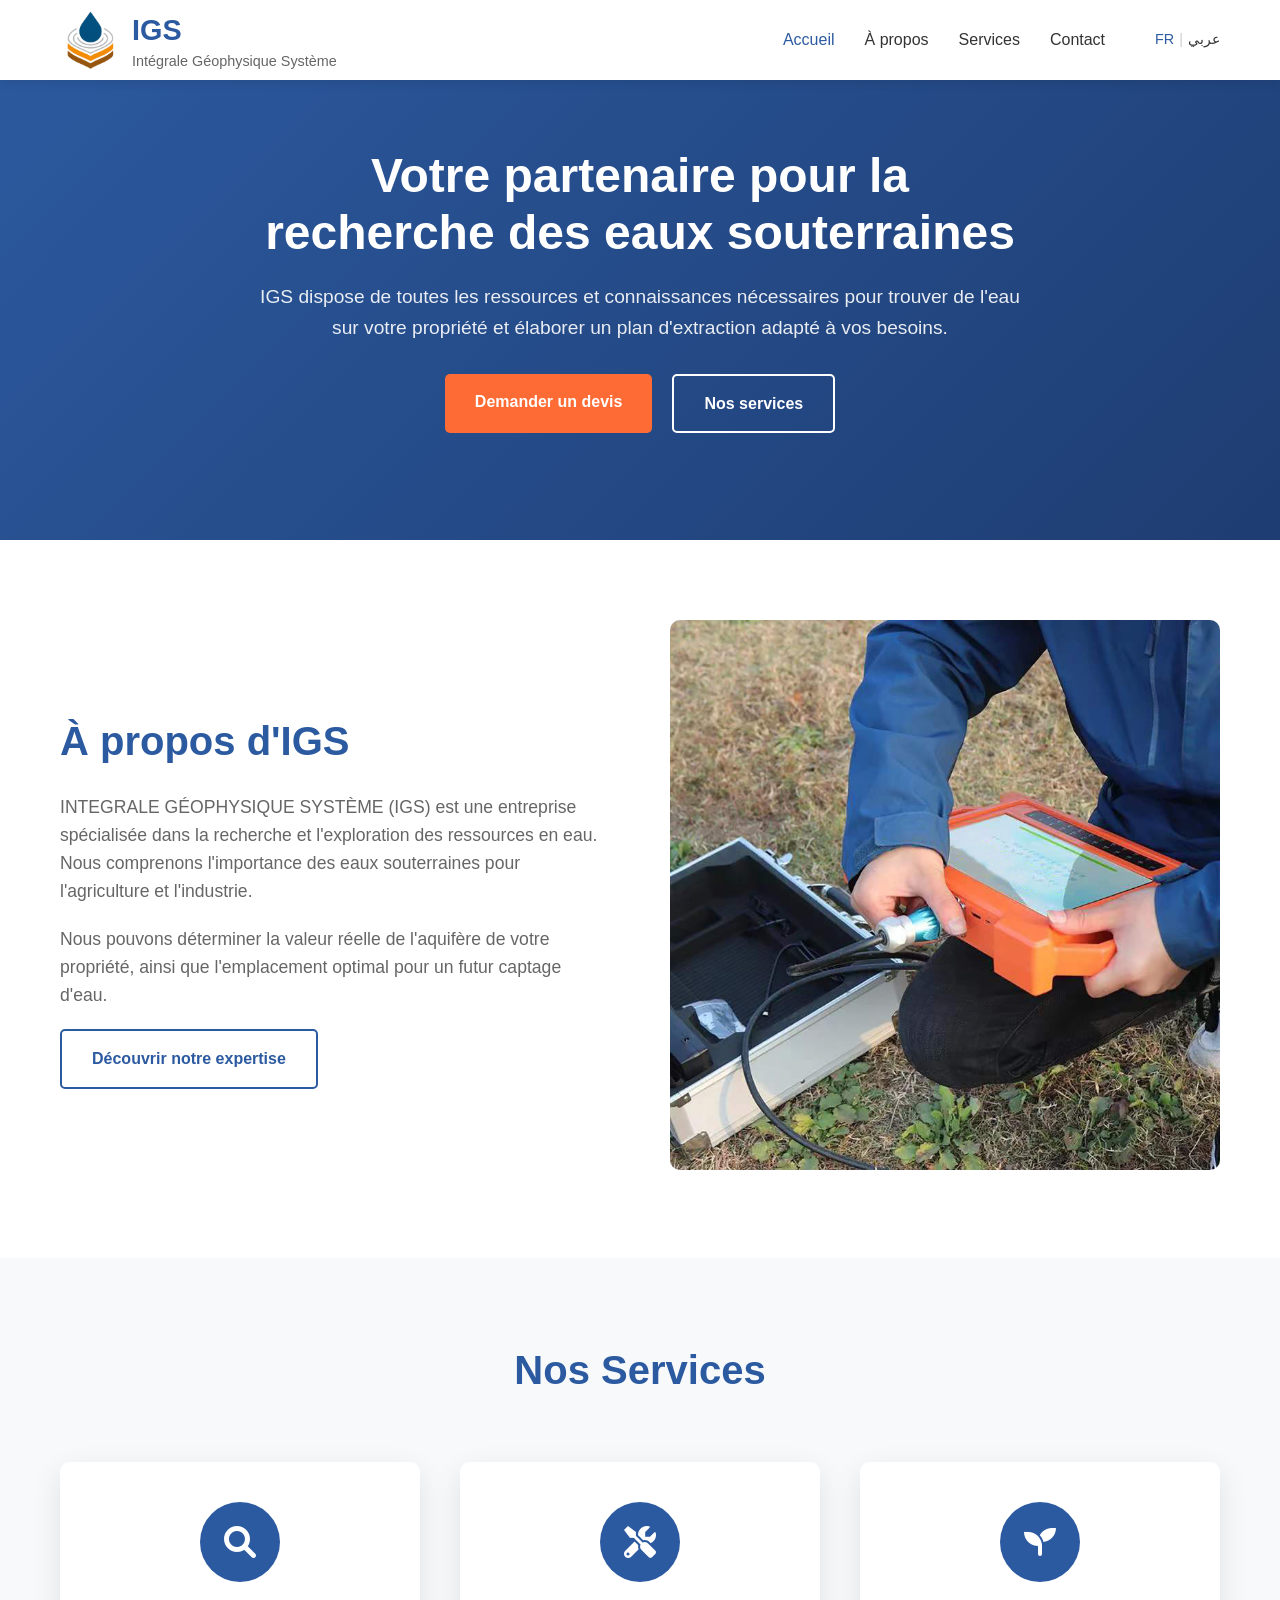
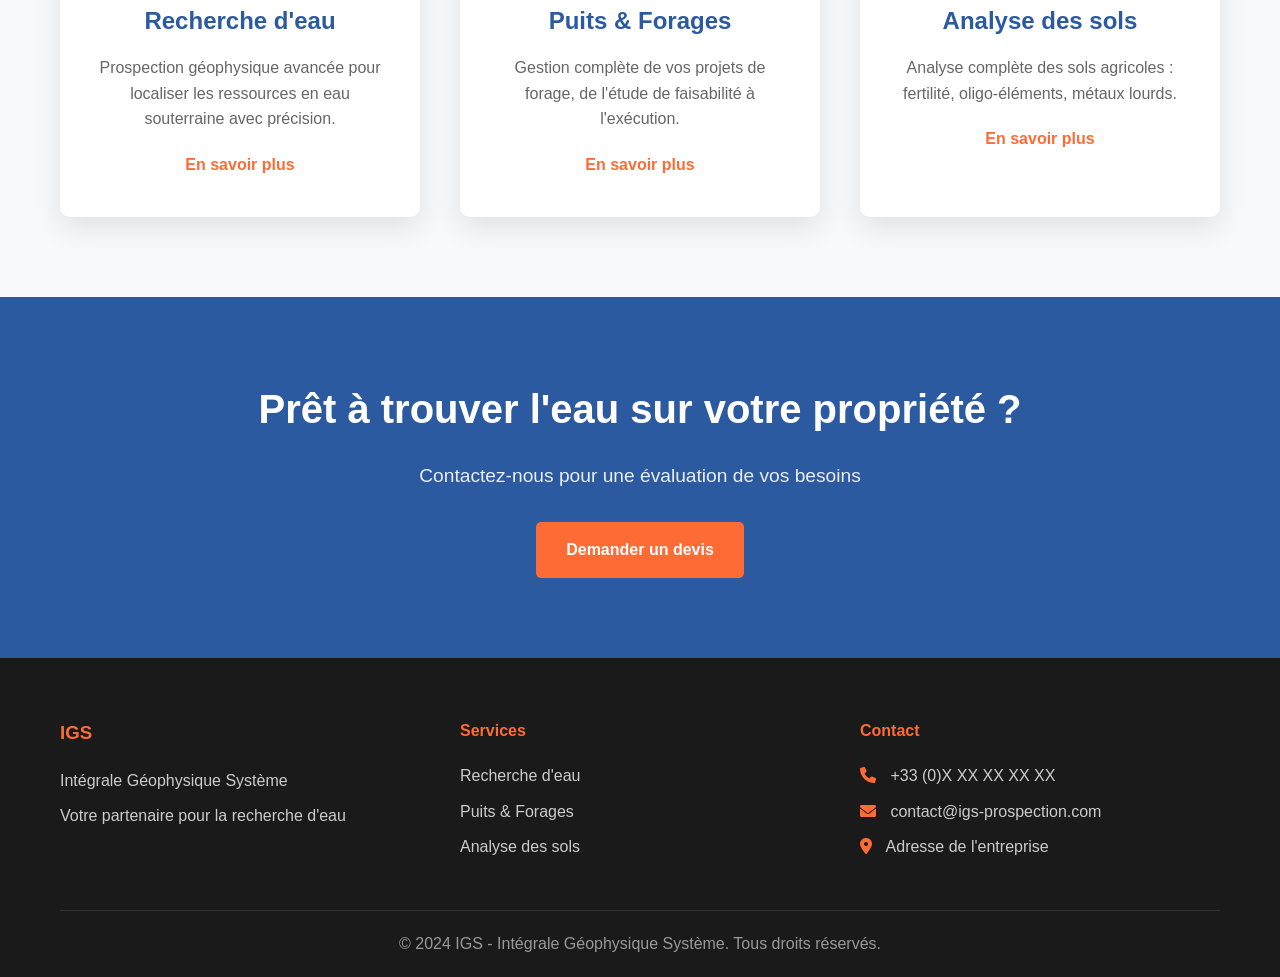
==== index.html @ d92b1c5f "Local version of site" ====
<!DOCTYPE html>
<html lang="fr">
<head>
    <meta charset="UTF-8">
    <meta name="viewport" content="width=device-width, initial-scale=1.0">
    <title>IGS - Intégrale Géophysique Système | Recherche d'eau et prospection géophysique</title>
    <meta name="description" content="IGS spécialisée dans la recherche et l'exploration des ressources en eau, gestion de puits et forages, analyse des sols agricoles.">
    <link rel="icon" type="image/png" href="images/icon-igs.png">
    <link rel="stylesheet" href="css/style.css">
    <link href="https://cdnjs.cloudflare.com/ajax/libs/font-awesome/6.0.0/css/all.min.css" rel="stylesheet">
</head>
<body>
    <!-- Navigation -->
    <nav class="navbar">
        <div class="nav-container">
            <div class="nav-logo">
                <img src="images/icon-igs.png" alt="Logo IGS" class="logo-img">
                <div class="logo-text">
                    <h2>IGS</h2>
                    <span>Intégrale Géophysique Système</span>
                </div>
            </div>
            <ul class="nav-menu">
                <li><a href="index.html" class="nav-link active">Accueil</a></li>
                <li><a href="about.html" class="nav-link">À propos</a></li>
                <li><a href="services.html" class="nav-link">Services</a></li>
                <li><a href="contact.html" class="nav-link">Contact</a></li>
                <li class="language-selector">
                    <a href="index.html" class="lang-link active">FR</a>
                    <span class="lang-separator">|</span>
                    <a href="ar/index.html" class="lang-link">عربي</a>
                </li>
            </ul>
            <div class="hamburger">
                <span class="bar"></span>
                <span class="bar"></span>
                <span class="bar"></span>
            </div>
        </div>
    </nav>

    <!-- Hero Section -->
    <section class="hero">
        <div class="hero-content">
            <h1>Votre partenaire pour la recherche des eaux souterraines</h1>
            <p>IGS dispose de toutes les ressources et connaissances nécessaires pour trouver de l'eau sur votre propriété et élaborer un plan d'extraction adapté à vos besoins.</p>
            <div class="hero-buttons">
                <a href="contact.html" class="btn btn-primary">Demander un devis</a>
                <a href="services.html" class="btn btn-secondary">Nos services</a>
            </div>
        </div>
    </section>

    <!-- About Section -->
    <section class="about">
        <div class="container">
            <div class="about-content">
                <div class="about-text">
                    <h2>À propos d'IGS</h2>
                    <p>INTEGRALE GÉOPHYSIQUE SYSTÈME (IGS) est une entreprise spécialisée dans la recherche et l'exploration des ressources en eau. Nous comprenons l'importance des eaux souterraines pour l'agriculture et l'industrie.</p>
                    <p>Nous pouvons déterminer la valeur réelle de l'aquifère de votre propriété, ainsi que l'emplacement optimal pour un futur captage d'eau.</p>
                    <a href="about.html" class="btn btn-outline">Découvrir notre expertise</a>
                </div>
                <div class="about-image">
                    <img src="images/about-team.jpg" alt="Équipe IGS en action">
                </div>
            </div>
        </div>
    </section>

    <!-- Services Section -->
    <section class="services">
        <div class="container">
            <h2>Nos Services</h2>
            <div class="services-grid">
                <div class="service-card">
                    <div class="service-icon">
                        <i class="fas fa-search"></i>
                    </div>
                    <h3>Recherche d'eau</h3>
                    <p>Prospection géophysique avancée pour localiser les ressources en eau souterraine avec précision.</p>
                    <a href="services.html#recherche-eau" class="service-link">En savoir plus</a>
                </div>
                <div class="service-card">
                    <div class="service-icon">
                        <i class="fas fa-tools"></i>
                    </div>
                    <h3>Puits & Forages</h3>
                    <p>Gestion complète de vos projets de forage, de l'étude de faisabilité à l'exécution.</p>
                    <a href="services.html#puits-forages" class="service-link">En savoir plus</a>
                </div>
                <div class="service-card">
                    <div class="service-icon">
                        <i class="fas fa-seedling"></i>
                    </div>
                    <h3>Analyse des sols</h3>
                    <p>Analyse complète des sols agricoles : fertilité, oligo-éléments, métaux lourds.</p>
                    <a href="services.html#analyse-sols" class="service-link">En savoir plus</a>
                </div>
            </div>
        </div>
    </section>

    <!-- Equipment Section
    <section class="equipment">
        <div class="container">
            <h2>Nos Équipements</h2>
            <p>Technologie de pointe pour des résultats précis</p>
            <div class="equipment-grid">
                <div class="equipment-item">
                    <img src="images/equipment-1.jpg" alt="Appareil de prospection géophysique">
                    <h3>Appareil de prospection</h3>
                    <p>Équipement de mesure des champs électriques naturels</p>
                </div>
                <div class="equipment-item">
                    <img src="images/equipment-2.jpg" alt="Électrodes et sondes">
                    <h3>Électrodes et sondes</h3>
                    <p>Matériel de mesure pour l'exploration souterraine</p>
                </div>
                <div class="equipment-item">
                    <img src="images/equipment-3.jpg" alt="Équipement de forage">
                    <h3>Équipement de forage</h3>
                    <p>Machines spécialisées pour le forage de puits</p>
                </div>
            </div>
        </div>
    </section> -->

    <!-- CTA Section -->
    <section class="cta">
        <div class="container">
            <h2>Prêt à trouver l'eau sur votre propriété ?</h2>
            <p>Contactez-nous pour une évaluation de vos besoins</p>
            <a href="contact.html" class="btn btn-primary">Demander un devis</a>
        </div>
    </section>

    <!-- Footer -->
    <footer class="footer">
        <div class="container">
            <div class="footer-content">
                <div class="footer-section">
                    <h3>IGS</h3>
                    <p>Intégrale Géophysique Système</p>
                    <p>Votre partenaire pour la recherche d'eau</p>
                </div>
                <div class="footer-section">
                    <h4>Services</h4>
                    <ul>
                        <li><a href="services.html#recherche-eau">Recherche d'eau</a></li>
                        <li><a href="services.html#puits-forages">Puits & Forages</a></li>
                        <li><a href="services.html#analyse-sols">Analyse des sols</a></li>
                    </ul>
                </div>
                <div class="footer-section">
                    <h4>Contact</h4>
                    <p><i class="fas fa-phone"></i> +33 (0)X XX XX XX XX</p>
                    <p><i class="fas fa-envelope"></i> contact@igs-prospection.com</p>
                    <p><i class="fas fa-map-marker-alt"></i> Adresse de l'entreprise</p>
                </div>
            </div>
            <div class="footer-bottom">
                <p>&copy; 2024 IGS - Intégrale Géophysique Système. Tous droits réservés.</p>
            </div>
        </div>
    </footer>

    <script src="js/main.js"></script>
</body>
</html>
---- css/style.css ----
/* Reset and Base Styles */
* {
    margin: 0;
    padding: 0;
    box-sizing: border-box;
}

body {
    font-family: 'Segoe UI', Tahoma, Geneva, Verdana, sans-serif;
    line-height: 1.6;
    color: #333;
    background-color: #fff;
}

/* RTL Support */
[dir="rtl"] {
    text-align: right;
}

[dir="rtl"] .nav-menu {
    flex-direction: row-reverse;
}

[dir="rtl"] .language-selector {
    margin-left: 0;
    margin-right: 20px;
}

[dir="rtl"] .about-content {
    direction: rtl;
}

[dir="rtl"] .service-content {
    direction: rtl;
}

[dir="rtl"] .contact-content {
    direction: rtl;
}

[dir="rtl"] .story-content {
    direction: rtl;
}

[dir="rtl"] .expertise-content {
    direction: rtl;
}

.container {
    max-width: 1200px;
    margin: 0 auto;
    padding: 0 20px;
}

/* Navigation */
.navbar {
    background: #fff;
    box-shadow: 0 2px 10px rgba(0,0,0,0.1);
    position: fixed;
    top: 0;
    width: 100%;
    z-index: 1000;
}

.nav-container {
    max-width: 1200px;
    margin: 0 auto;
    padding: 0 20px;
    display: flex;
    justify-content: space-between;
    align-items: center;
    height: 80px;
}

.nav-logo {
    display: flex;
    align-items: center;
    gap: 12px;
}

.logo-img {
    height: 60px;
    width: 60px;
    object-fit: contain;
}

.logo-text h2 {
    color: #2c5aa0;
    font-size: 1.8rem;
    margin-bottom: -5px;
}

.logo-text span {
    color: #666;
    font-size: 0.9rem;
}

.nav-menu {
    display: flex;
    list-style: none;
    gap: 30px;
}

.nav-link {
    text-decoration: none;
    color: #333;
    font-weight: 500;
    transition: color 0.3s ease;
}

.nav-link:hover,
.nav-link.active {
    color: #2c5aa0;
}

.language-selector {
    display: flex;
    align-items: center;
    gap: 5px;
    margin-left: 20px;
}

.lang-link {
    text-decoration: none;
    color: #333;
    font-weight: 500;
    font-size: 0.9rem;
    transition: color 0.3s ease;
}

.lang-link:hover,
.lang-link.active {
    color: #2c5aa0;
}

.lang-separator {
    color: #ccc;
    font-size: 0.9rem;
}

.hamburger {
    display: none;
    flex-direction: column;
    cursor: pointer;
}

.bar {
    width: 25px;
    height: 3px;
    background: #333;
    margin: 3px 0;
    transition: 0.3s;
}

/* Hero Section */
.hero {
    background: linear-gradient(135deg, #2c5aa0 0%, #1e3d72 100%);
    color: white;
    padding: 100px 0 60px;
    display: flex;
    align-items: center;
    min-height: 60vh;
}

.hero-content {
    max-width: 800px;
    margin: 0 auto;
    padding: 0 20px;
    text-align: center;
}

.hero h1 {
    font-size: 3rem;
    margin-bottom: 20px;
    line-height: 1.2;
    font-weight: bold;
}

.hero p {
    font-size: 1.2rem;
    margin-bottom: 30px;
    opacity: 0.9;
}

.hero-buttons {
    display: flex;
    gap: 20px;
    justify-content: center;
    flex-wrap: wrap;
}

.btn {
    padding: 15px 30px;
    border: none;
    border-radius: 5px;
    text-decoration: none;
    font-weight: 600;
    transition: all 0.3s ease;
    display: inline-block;
    text-align: center;
}

.btn-primary {
    background: #ff6b35;
    color: white;
}

.btn-primary:hover {
    background: #e55a2b;
    transform: translateY(-2px);
}

.btn-secondary {
    background: transparent;
    color: white;
    border: 2px solid white;
}

.btn-secondary:hover {
    background: white;
    color: #2c5aa0;
}

.btn-outline {
    background: transparent;
    color: #2c5aa0;
    border: 2px solid #2c5aa0;
}

.btn-outline:hover {
    background: #2c5aa0;
    color: white;
}


/* Services Section */
.services {
    padding: 80px 0;
    background: #f8f9fa;
}

.services h2 {
    text-align: center;
    font-size: 2.5rem;
    margin-bottom: 60px;
    color: #2c5aa0;
}

.services-grid {
    display: grid;
    grid-template-columns: repeat(auto-fit, minmax(300px, 1fr));
    gap: 40px;
}

.service-card {
    background: white;
    padding: 40px 30px;
    border-radius: 10px;
    text-align: center;
    box-shadow: 0 10px 30px rgba(0,0,0,0.1);
    transition: transform 0.3s ease;
}

.service-card:hover {
    transform: translateY(-10px);
}

.service-icon {
    width: 80px;
    height: 80px;
    background: #2c5aa0;
    border-radius: 50%;
    display: flex;
    align-items: center;
    justify-content: center;
    margin: 0 auto 20px;
}

.service-icon i {
    font-size: 2rem;
    color: white;
}

.service-card h3 {
    font-size: 1.5rem;
    margin-bottom: 15px;
    color: #2c5aa0;
}

.service-card p {
    margin-bottom: 20px;
    color: #666;
}

.service-link {
    color: #ff6b35;
    text-decoration: none;
    font-weight: 600;
}

.service-link:hover {
    text-decoration: underline;
}

/* About Section */
.about {
    padding: 80px 0;
}

.about-content {
    display: grid;
    grid-template-columns: 1fr 1fr;
    gap: 60px;
    align-items: center;
}

.about h2 {
    font-size: 2.5rem;
    margin-bottom: 20px;
    color: #2c5aa0;
}

.about p {
    font-size: 1.1rem;
    margin-bottom: 20px;
    color: #666;
}

.about-image img {
    width: 100%;
    border-radius: 10px;
}

/* Equipment Section */
.equipment {
    padding: 80px 0;
    background: #f8f9fa;
}

.equipment h2 {
    text-align: center;
    font-size: 2.5rem;
    margin-bottom: 20px;
    color: #2c5aa0;
}

.equipment p {
    text-align: center;
    font-size: 1.2rem;
    margin-bottom: 60px;
    color: #666;
}

.equipment-grid {
    display: grid;
    grid-template-columns: repeat(auto-fit, minmax(300px, 1fr));
    gap: 40px;
}

.equipment-item {
    background: white;
    border-radius: 10px;
    overflow: hidden;
    box-shadow: 0 10px 30px rgba(0,0,0,0.1);
    transition: transform 0.3s ease;
}

.equipment-item:hover {
    transform: translateY(-5px);
}

.equipment-item img {
    width: 100%;
    height: 250px;
    object-fit: cover;
}

.equipment-item h3 {
    padding: 20px;
    font-size: 1.3rem;
    color: #2c5aa0;
}

.equipment-item p {
    padding: 0 20px 20px;
    color: #666;
}

/* CTA Section */
.cta {
    background: #2c5aa0;
    color: white;
    padding: 80px 0;
    text-align: center;
}

.cta h2 {
    font-size: 2.5rem;
    margin-bottom: 20px;
}

.cta p {
    font-size: 1.2rem;
    margin-bottom: 30px;
    opacity: 0.9;
}

/* Footer */
.footer {
    background: #1a1a1a;
    color: white;
    padding: 60px 0 20px;
}

.footer-content {
    display: grid;
    grid-template-columns: repeat(auto-fit, minmax(250px, 1fr));
    gap: 40px;
    margin-bottom: 40px;
}

.footer-section h3,
.footer-section h4 {
    margin-bottom: 20px;
    color: #ff6b35;
}

.footer-section ul {
    list-style: none;
}

.footer-section ul li {
    margin-bottom: 10px;
}

.footer-section ul li a {
    color: #ccc;
    text-decoration: none;
    transition: color 0.3s ease;
}

.footer-section ul li a:hover {
    color: #ff6b35;
}

.footer-section p {
    color: #ccc;
    margin-bottom: 10px;
}

.footer-section i {
    margin-right: 10px;
    color: #ff6b35;
}

.footer-bottom {
    border-top: 1px solid #333;
    padding-top: 20px;
    text-align: center;
    color: #999;
}

/* Page Header */
.page-header {
    background: linear-gradient(135deg, #2c5aa0 0%, #1e3d72 100%);
    color: white;
    padding: 120px 0 80px;
    text-align: center;
}

.page-header h1 {
    font-size: 3rem;
    margin-bottom: 20px;
}

.page-header p {
    font-size: 1.2rem;
    opacity: 0.9;
}

/* Service Detail Sections */
.service-detail {
    padding: 80px 0;
}

.service-detail.alt {
    background: #f8f9fa;
}

.service-content {
    display: grid;
    grid-template-columns: 1fr 1fr;
    gap: 60px;
    align-items: center;
}

.service-detail h2 {
    font-size: 2.5rem;
    margin-bottom: 20px;
    color: #2c5aa0;
}

.service-detail h3 {
    font-size: 1.5rem;
    margin: 30px 0 15px;
    color: #2c5aa0;
}

.service-detail ul {
    list-style: none;
    padding-left: 0;
}

.service-detail ul li {
    padding: 8px 0;
    padding-left: 25px;
    position: relative;
    color: #666;
}

.service-detail ul li:before {
    content: "✓";
    position: absolute;
    left: 0;
    color: #ff6b35;
    font-weight: bold;
}

.service-image img {
    width: 100%;
    border-radius: 10px;
    box-shadow: 0 10px 30px rgba(0,0,0,0.1);
}

/* Contact Section */
.contact-section {
    padding: 80px 0;
}

.contact-content {
    display: grid;
    grid-template-columns: 1fr 1fr;
    gap: 60px;
}

.contact-info h2 {
    font-size: 2.5rem;
    margin-bottom: 40px;
    color: #2c5aa0;
}

.contact-item {
    display: flex;
    align-items: flex-start;
    margin-bottom: 30px;
}

.contact-item i {
    font-size: 1.5rem;
    color: #ff6b35;
    margin-right: 20px;
    margin-top: 5px;
}

.contact-item h3 {
    font-size: 1.2rem;
    margin-bottom: 5px;
    color: #2c5aa0;
}

.contact-item p {
    color: #666;
    margin: 0;
}

.contact-form-container h2 {
    font-size: 2.5rem;
    margin-bottom: 30px;
    color: #2c5aa0;
}

.contact-form {
    background: #f8f9fa;
    padding: 40px;
    border-radius: 10px;
}

.form-group {
    margin-bottom: 25px;
}

.form-group label {
    display: block;
    margin-bottom: 8px;
    font-weight: 600;
    color: #333;
}

.form-group input,
.form-group select,
.form-group textarea {
    width: 100%;
    padding: 12px 15px;
    border: 2px solid #ddd;
    border-radius: 5px;
    font-size: 1rem;
    transition: border-color 0.3s ease;
}

.form-group input:focus,
.form-group select:focus,
.form-group textarea:focus {
    outline: none;
    border-color: #2c5aa0;
}

/* Map Section */
.map-section {
    padding: 80px 0;
    background: #f8f9fa;
    text-align: center;
}

.map-section h2 {
    font-size: 2.5rem;
    margin-bottom: 20px;
    color: #2c5aa0;
}

.map-placeholder {
    background: #ddd;
    height: 400px;
    display: flex;
    flex-direction: column;
    align-items: center;
    justify-content: center;
    border-radius: 10px;
    margin-top: 40px;
}

.map-placeholder i {
    font-size: 4rem;
    color: #999;
    margin-bottom: 20px;
}

.map-placeholder p {
    color: #666;
    font-size: 1.2rem;
}

/* FAQ Section */
.faq-section {
    padding: 80px 0;
}

.faq-section h2 {
    text-align: center;
    font-size: 2.5rem;
    margin-bottom: 60px;
    color: #2c5aa0;
}

.faq-grid {
    display: grid;
    grid-template-columns: repeat(auto-fit, minmax(300px, 1fr));
    gap: 30px;
}

.faq-item {
    background: white;
    padding: 30px;
    border-radius: 10px;
    box-shadow: 0 5px 15px rgba(0,0,0,0.1);
}

.faq-item h3 {
    font-size: 1.3rem;
    margin-bottom: 15px;
    color: #2c5aa0;
}

.faq-item p {
    color: #666;
    line-height: 1.6;
}

/* Company Story */
.company-story {
    padding: 80px 0;
}

.story-content {
    display: grid;
    grid-template-columns: 1fr 1fr;
    gap: 60px;
    align-items: center;
}

.story-text h2 {
    font-size: 2.5rem;
    margin-bottom: 20px;
    color: #2c5aa0;
}

.story-text p {
    font-size: 1.1rem;
    margin-bottom: 20px;
    color: #666;
    line-height: 1.8;
}

.story-image img {
    width: 70%;
    max-width: 350px;
    display: block;
    margin: 0 auto;
}

/* Mission & Values */
.mission-values {
    padding: 80px 0;
    background: #f8f9fa;
}

.values-grid {
    display: grid;
    grid-template-columns: repeat(auto-fit, minmax(300px, 1fr));
    gap: 40px;
}

.value-card {
    background: white;
    padding: 40px 30px;
    border-radius: 10px;
    text-align: center;
    box-shadow: 0 10px 30px rgba(0,0,0,0.1);
    transition: transform 0.3s ease;
}

.value-card:hover {
    transform: translateY(-10px);
}

.value-icon {
    width: 80px;
    height: 80px;
    background: #2c5aa0;
    border-radius: 50%;
    display: flex;
    align-items: center;
    justify-content: center;
    margin: 0 auto 20px;
}

.value-icon i {
    font-size: 2rem;
    color: white;
}

.value-card h3 {
    font-size: 1.5rem;
    margin-bottom: 15px;
    color: #2c5aa0;
}

.value-card p {
    color: #666;
    line-height: 1.6;
}

/* Expertise */
.expertise {
    padding: 80px 0;
}

.expertise h2 {
    text-align: center;
    font-size: 2.5rem;
    margin-bottom: 60px;
    color: #2c5aa0;
}

.expertise-content {
    display: grid;
    grid-template-columns: 1fr 1fr;
    gap: 60px;
    align-items: center;
}

.expertise h3 {
    font-size: 1.8rem;
    margin: 30px 0 15px;
    color: #2c5aa0;
}

.expertise ul {
    list-style: none;
    padding-left: 0;
}

.expertise ul li {
    padding: 8px 0;
    padding-left: 25px;
    position: relative;
    color: #666;
}

.expertise ul li:before {
    content: "✓";
    position: absolute;
    left: 0;
    color: #ff6b35;
    font-weight: bold;
}

.expertise-image img {
    width: 100%;
    border-radius: 10px;
    box-shadow: 0 10px 30px rgba(0,0,0,0.1);
}

/* Team */
.team {
    padding: 80px 0;
    background: #f8f9fa;
}

.team h2 {
    text-align: center;
    font-size: 2.5rem;
    margin-bottom: 20px;
    color: #2c5aa0;
}

.team p {
    text-align: center;
    font-size: 1.2rem;
    margin-bottom: 60px;
    color: #666;
}

.team-grid {
    display: grid;
    grid-template-columns: repeat(auto-fit, minmax(250px, 1fr));
    gap: 40px;
}

.team-member {
    background: white;
    padding: 30px;
    border-radius: 10px;
    text-align: center;
    box-shadow: 0 10px 30px rgba(0,0,0,0.1);
    transition: transform 0.3s ease;
}

.team-member:hover {
    transform: translateY(-5px);
}

.team-member img {
    width: 150px;
    height: 150px;
    border-radius: 50%;
    object-fit: cover;
    margin-bottom: 20px;
}

.team-member h3 {
    font-size: 1.3rem;
    margin-bottom: 5px;
    color: #2c5aa0;
}

.team-member .role {
    font-weight: 600;
    color: #ff6b35;
    margin-bottom: 15px;
}

.team-member p {
    color: #666;
    font-size: 0.9rem;
}

/* Certifications */
.certifications {
    padding: 80px 0;
}

.certifications h2 {
    text-align: center;
    font-size: 2.5rem;
    margin-bottom: 60px;
    color: #2c5aa0;
}

.cert-grid {
    display: grid;
    grid-template-columns: repeat(auto-fit, minmax(250px, 1fr));
    gap: 40px;
}

.cert-item {
    background: white;
    padding: 40px 30px;
    border-radius: 10px;
    text-align: center;
    box-shadow: 0 10px 30px rgba(0,0,0,0.1);
    transition: transform 0.3s ease;
}

.cert-item:hover {
    transform: translateY(-5px);
}

.cert-item i {
    font-size: 3rem;
    color: #ff6b35;
    margin-bottom: 20px;
}

.cert-item h3 {
    font-size: 1.3rem;
    margin-bottom: 10px;
    color: #2c5aa0;
}

.cert-item p {
    color: #666;
}

/* Equipment Overview */
.equipment-overview {
    padding: 80px 0;
}

.overview-content {
    display: grid;
    grid-template-columns: 1fr 1fr;
    gap: 60px;
    align-items: center;
}

.overview-text h2 {
    font-size: 2.5rem;
    margin-bottom: 20px;
    color: #2c5aa0;
}

.overview-text h3 {
    font-size: 1.5rem;
    margin: 30px 0 15px;
    color: #2c5aa0;
}

.overview-text ul {
    list-style: none;
    padding-left: 0;
}

.overview-text ul li {
    padding: 8px 0;
    padding-left: 25px;
    position: relative;
    color: #666;
}

.overview-text ul li:before {
    content: "✓";
    position: absolute;
    left: 0;
    color: #ff6b35;
    font-weight: bold;
}

.overview-image img {
    width: 100%;
    border-radius: 10px;
    box-shadow: 0 10px 30px rgba(0,0,0,0.1);
}

/* Main Equipment */
.main-equipment {
    padding: 80px 0;
    background: #f8f9fa;
}

.main-equipment h2 {
    text-align: center;
    font-size: 2.5rem;
    margin-bottom: 60px;
    color: #2c5aa0;
}

.equipment-detail-grid {
    display: grid;
    gap: 60px;
}

.equipment-detail-card {
    background: white;
    border-radius: 15px;
    overflow: hidden;
    box-shadow: 0 15px 40px rgba(0,0,0,0.1);
    display: grid;
    grid-template-columns: 1fr 1fr;
    gap: 0;
}

.equipment-image {
    overflow: hidden;
}

.equipment-image img {
    width: 100%;
    height: 100%;
    object-fit: cover;
}

.equipment-info {
    padding: 40px;
}

.equipment-info h3 {
    font-size: 1.8rem;
    margin-bottom: 10px;
    color: #2c5aa0;
}

.equipment-type {
    font-style: italic;
    color: #ff6b35;
    margin-bottom: 30px;
    font-size: 1.1rem;
}

.equipment-specs,
.equipment-features {
    margin-bottom: 30px;
}

.equipment-specs h4,
.equipment-features h4 {
    font-size: 1.2rem;
    margin-bottom: 15px;
    color: #2c5aa0;
}

.equipment-specs ul,
.equipment-features ul {
    list-style: none;
    padding-left: 0;
}

.equipment-specs ul li,
.equipment-features ul li {
    padding: 5px 0;
    padding-left: 20px;
    position: relative;
    color: #666;
}

.equipment-specs ul li:before,
.equipment-features ul li:before {
    content: "•";
    position: absolute;
    left: 0;
    color: #ff6b35;
    font-weight: bold;
}

/* Accessories */
.accessories {
    padding: 80px 0;
}

.accessories h2 {
    text-align: center;
    font-size: 2.5rem;
    margin-bottom: 60px;
    color: #2c5aa0;
}

.accessories-grid {
    display: grid;
    grid-template-columns: repeat(auto-fit, minmax(300px, 1fr));
    gap: 40px;
}

.accessory-item {
    background: white;
    padding: 30px;
    border-radius: 10px;
    text-align: center;
    box-shadow: 0 10px 30px rgba(0,0,0,0.1);
    transition: transform 0.3s ease;
}

.accessory-item:hover {
    transform: translateY(-5px);
}

.accessory-item img {
    width: 100%;
    height: 200px;
    object-fit: cover;
    border-radius: 10px;
    margin-bottom: 20px;
}

.accessory-item h3 {
    font-size: 1.3rem;
    margin-bottom: 15px;
    color: #2c5aa0;
}

.accessory-item ul {
    list-style: none;
    padding-left: 0;
    text-align: left;
}

.accessory-item ul li {
    padding: 5px 0;
    padding-left: 20px;
    position: relative;
    color: #666;
}

.accessory-item ul li:before {
    content: "•";
    position: absolute;
    left: 0;
    color: #ff6b35;
    font-weight: bold;
}

/* Technology Benefits */
.technology-benefits {
    padding: 80px 0;
    background: #f8f9fa;
}

.technology-benefits h2 {
    text-align: center;
    font-size: 2.5rem;
    margin-bottom: 60px;
    color: #2c5aa0;
}

.benefits-grid {
    display: grid;
    grid-template-columns: repeat(auto-fit, minmax(250px, 1fr));
    gap: 40px;
}

.benefit-item {
    background: white;
    padding: 40px 30px;
    border-radius: 10px;
    text-align: center;
    box-shadow: 0 10px 30px rgba(0,0,0,0.1);
    transition: transform 0.3s ease;
}

.benefit-item:hover {
    transform: translateY(-5px);
}

.benefit-item i {
    font-size: 3rem;
    color: #ff6b35;
    margin-bottom: 20px;
}

.benefit-item h3 {
    font-size: 1.3rem;
    margin-bottom: 15px;
    color: #2c5aa0;
}

.benefit-item p {
    color: #666;
    line-height: 1.6;
}

/* Responsive Design */
@media (max-width: 768px) {
    .hamburger {
        display: flex;
    }
    
    .nav-menu {
        position: fixed;
        left: -100%;
        top: 70px;
        flex-direction: column;
        background-color: white;
        width: 100%;
        text-align: center;
        transition: 0.3s;
        box-shadow: 0 10px 27px rgba(0,0,0,0.05);
        padding: 20px 0;
    }
    
    .nav-menu.active {
        left: 0;
    }
    
    .hero-content {
        grid-template-columns: 1fr;
        text-align: center;
    }
    
    .hero h1 {
        font-size: 2.5rem;
    }
    
    .hero-buttons {
        justify-content: center;
        flex-wrap: wrap;
    }
    
    .about-content {
        grid-template-columns: 1fr;
        text-align: center;
    }
    
    .services-grid,
    .equipment-grid {
        grid-template-columns: 1fr;
    }
    
    .service-content,
    .contact-content {
        grid-template-columns: 1fr;
        text-align: center;
    }
    
    .contact-form {
        padding: 20px;
    }
    
    .faq-grid {
        grid-template-columns: 1fr;
    }
    
    .story-content,
    .expertise-content,
    .overview-content {
        grid-template-columns: 1fr;
        text-align: center;
    }
    
    .equipment-detail-card {
        grid-template-columns: 1fr;
    }
    
    .equipment-info {
        padding: 20px;
    }
}

@media (max-width: 480px) {
    .hero h1 {
        font-size: 2rem;
    }
    
    .hero p {
        font-size: 1rem;
    }
    
    .btn {
        padding: 12px 24px;
        font-size: 0.9rem;
    }
    
    .hero-buttons {
        flex-direction: column;
        align-items: center;
    }
}
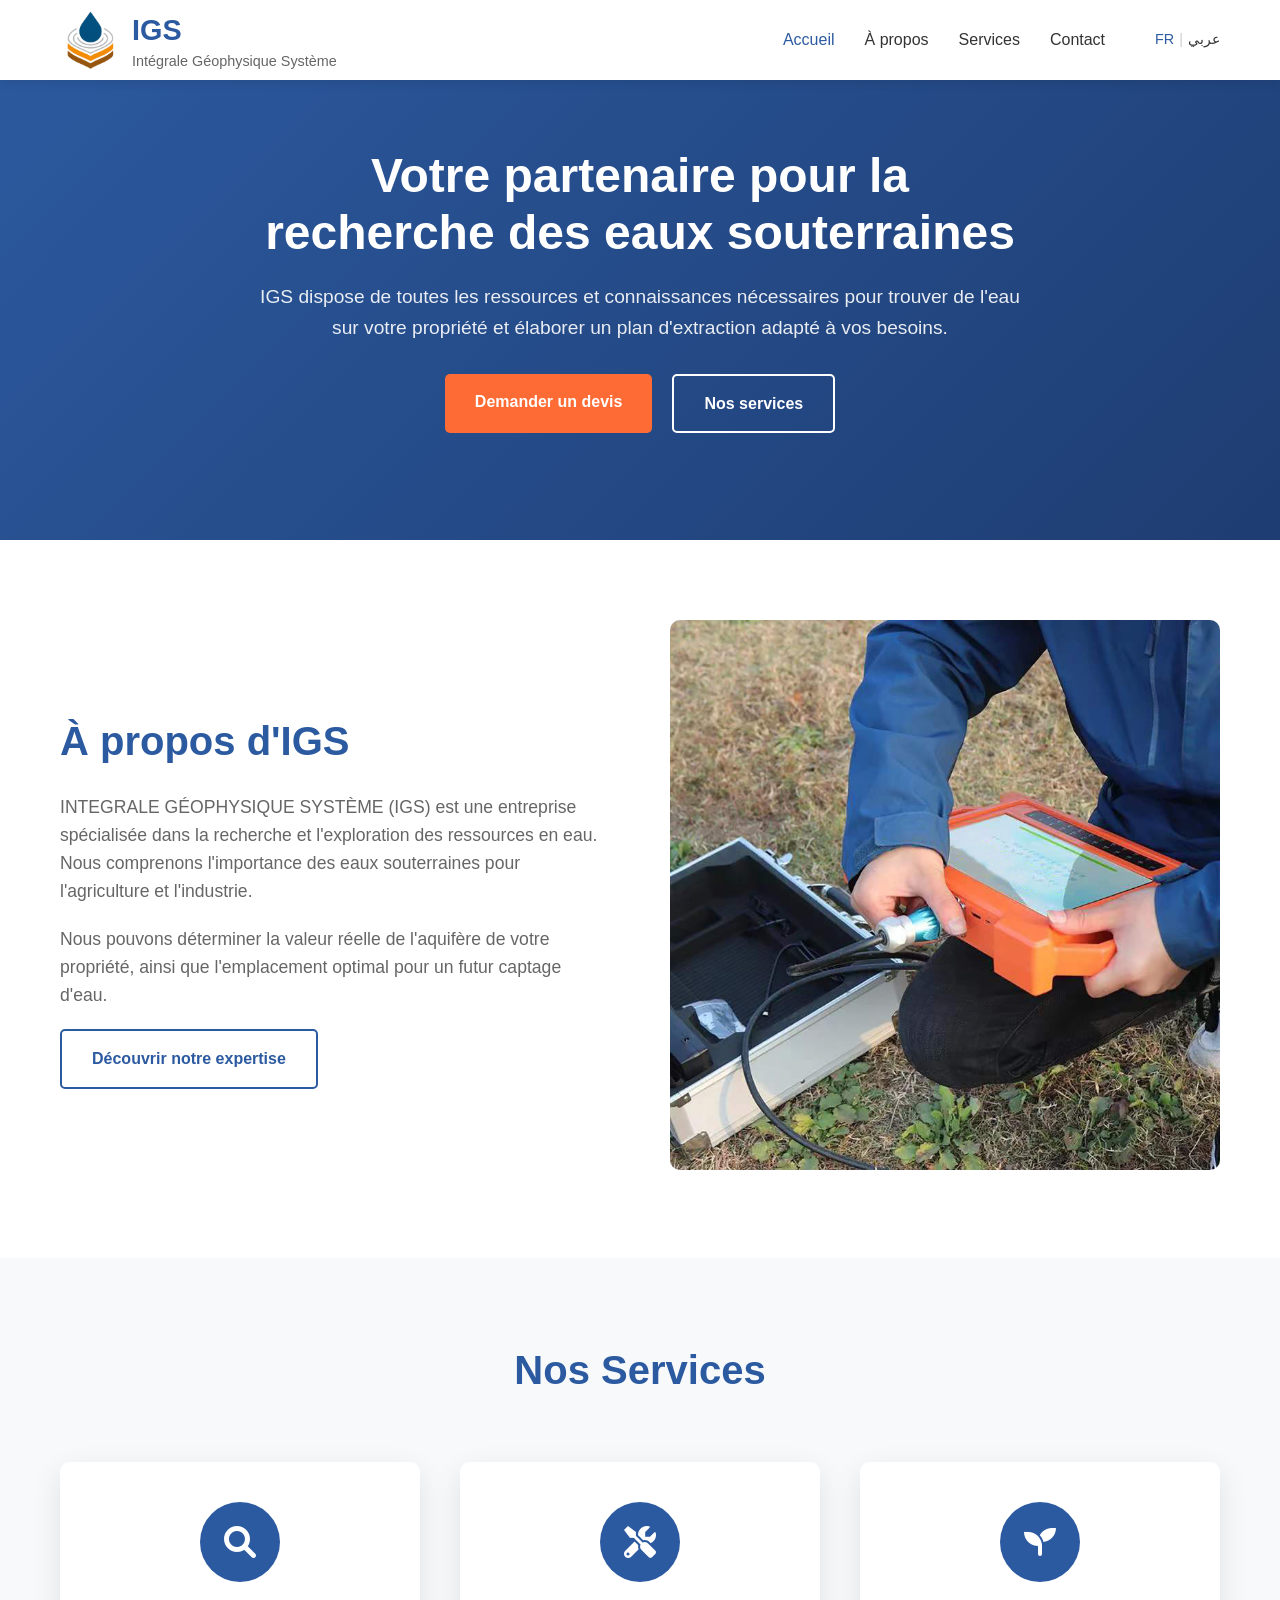
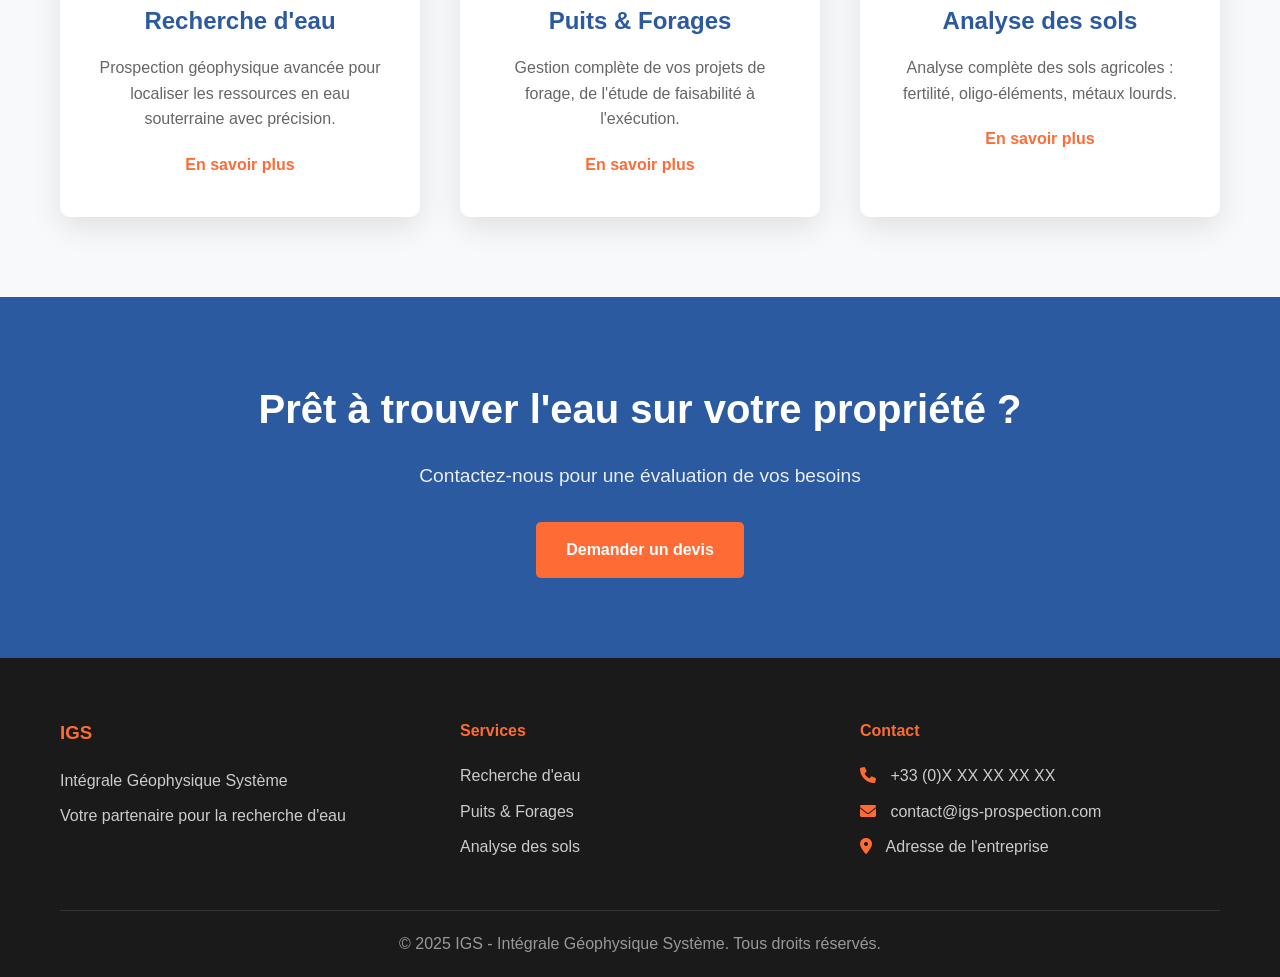
==== commit f50c0898: "Fix Arabic language links in multiple HTML files." ====
--- a/index.html
+++ b/index.html
@@ -160,7 +160,7 @@
                 </div>
             </div>
             <div class="footer-bottom">
-                <p>&copy; 2024 IGS - Intégrale Géophysique Système. Tous droits réservés.</p>
+                <p>&copy; 2025 IGS - Intégrale Géophysique Système. Tous droits réservés.</p>
             </div>
         </div>
     </footer>
--- a/css/style.css
+++ b/css/style.css
@@ -17,8 +17,12 @@
     text-align: right;
 }
 
+[dir="rtl"] .navbar {
+    direction: ltr;
+}
+
 [dir="rtl"] .nav-menu {
-    flex-direction: row-reverse;
+    flex-direction: row;
 }
 
 [dir="rtl"] .language-selector {
@@ -44,6 +48,18 @@
 
 [dir="rtl"] .expertise-content {
     direction: rtl;
+}
+
+[dir="rtl"] .expertise ul li:before,
+[dir="rtl"] .service-detail ul li:before {
+    right: 0;
+    left: auto;
+}
+
+[dir="rtl"] .expertise ul li,
+[dir="rtl"] .service-detail ul li {
+    padding-right: 25px;
+    padding-left: 0;
 }
 
 .container {
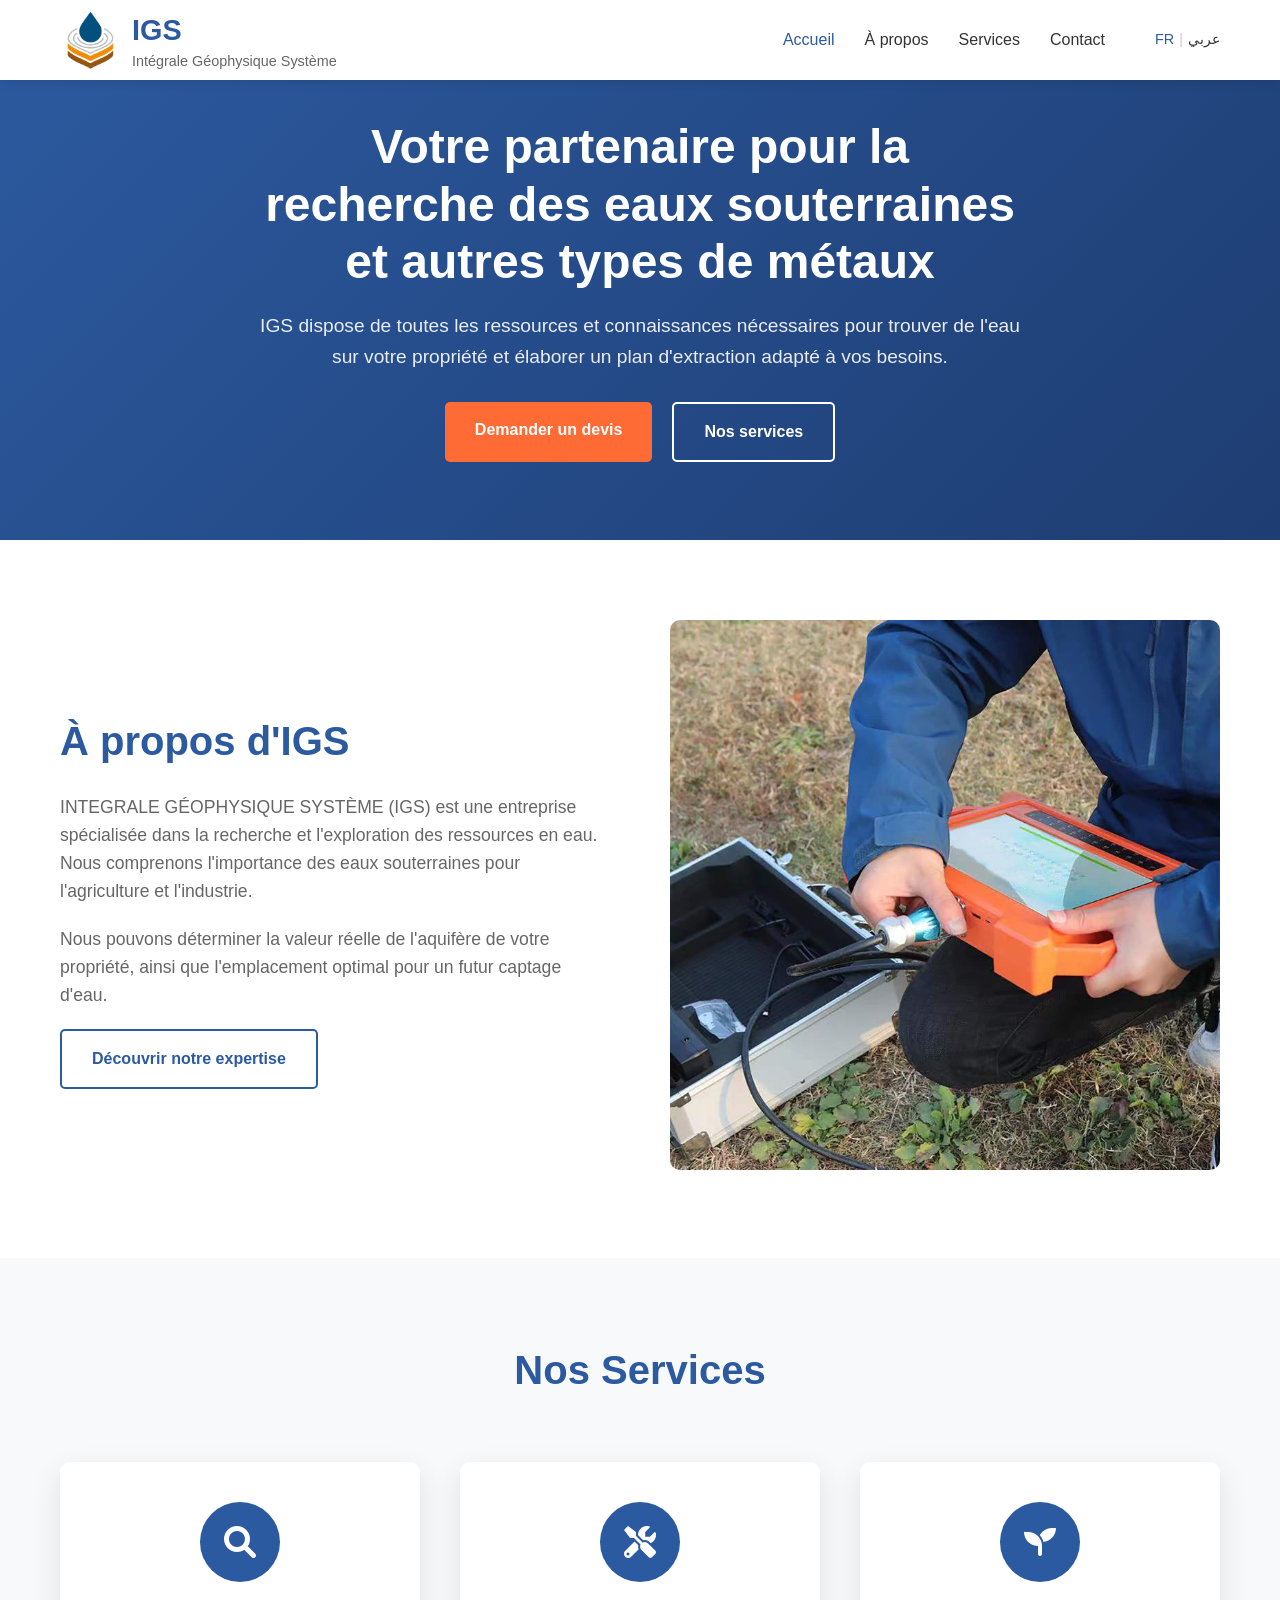
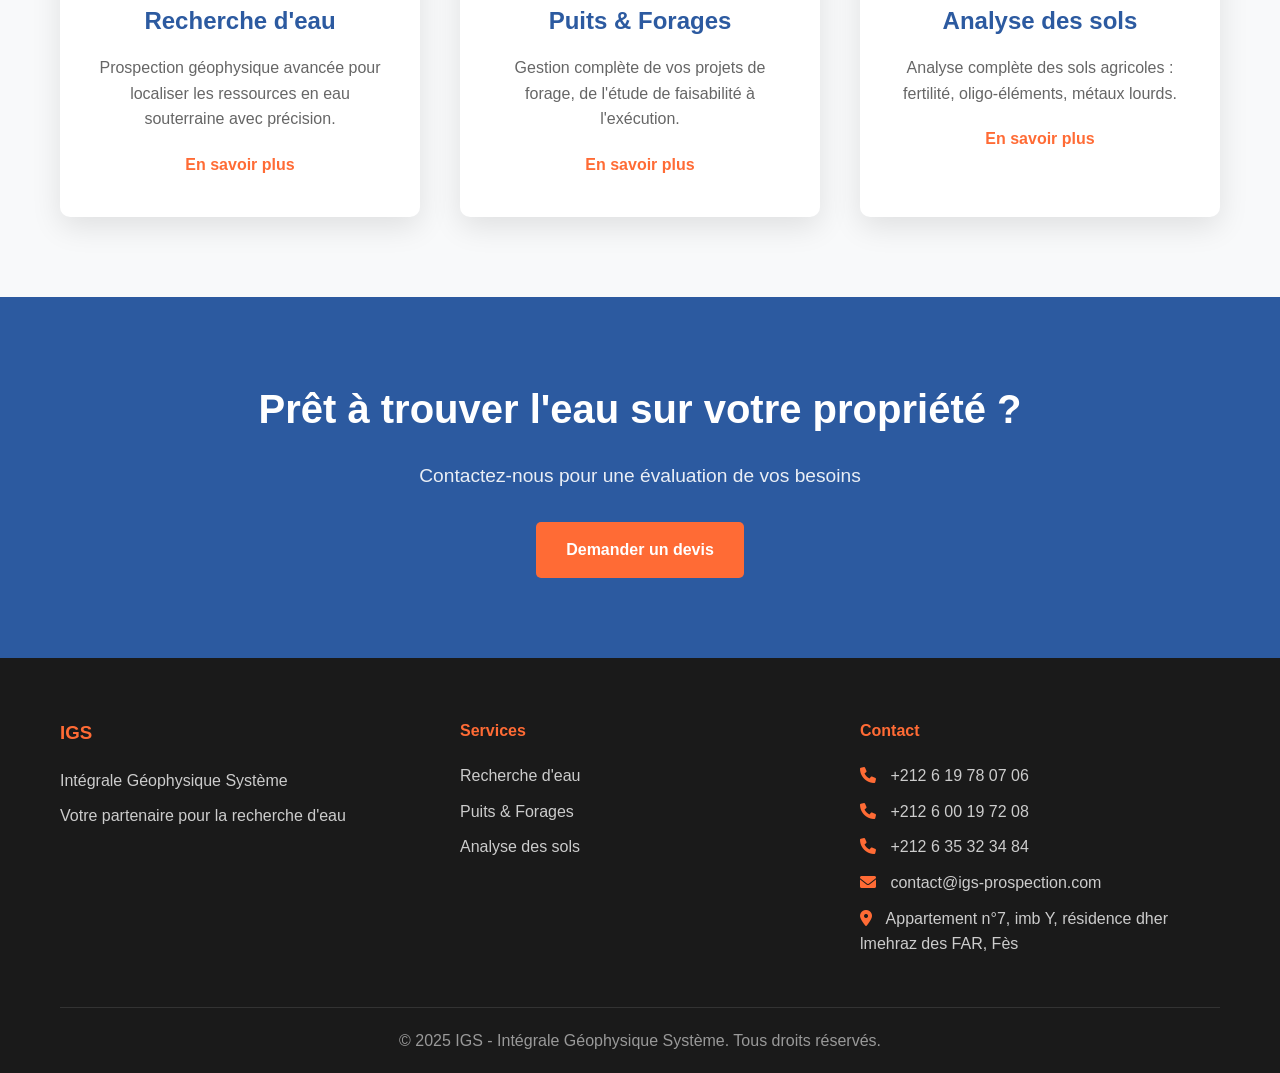
==== commit 5eca0f5e: "Update contact information across multiple HTML files and add CSS for proper text alignment in RTL c" ====
--- a/index.html
+++ b/index.html
@@ -42,7 +42,7 @@
     <!-- Hero Section -->
     <section class="hero">
         <div class="hero-content">
-            <h1>Votre partenaire pour la recherche des eaux souterraines</h1>
+            <h1>Votre partenaire pour la recherche des eaux souterraines et autres types de métaux</h1>
             <p>IGS dispose de toutes les ressources et connaissances nécessaires pour trouver de l'eau sur votre propriété et élaborer un plan d'extraction adapté à vos besoins.</p>
             <div class="hero-buttons">
                 <a href="contact.html" class="btn btn-primary">Demander un devis</a>
@@ -154,9 +154,11 @@
                 </div>
                 <div class="footer-section">
                     <h4>Contact</h4>
-                    <p><i class="fas fa-phone"></i> +33 (0)X XX XX XX XX</p>
+                    <p><i class="fas fa-phone"></i> +212 6 19 78 07 06</p>
+                    <p><i class="fas fa-phone"></i> +212 6 00 19 72 08</p>
+                    <p><i class="fas fa-phone"></i> +212 6 35 32 34 84</p>
                     <p><i class="fas fa-envelope"></i> contact@igs-prospection.com</p>
-                    <p><i class="fas fa-map-marker-alt"></i> Adresse de l'entreprise</p>
+                    <p><i class="fas fa-map-marker-alt"></i> Appartement n°7, imb Y, résidence dher lmehraz des FAR, Fès</p>
                 </div>
             </div>
             <div class="footer-bottom">
--- a/css/style.css
+++ b/css/style.css
@@ -60,6 +60,13 @@
 [dir="rtl"] .service-detail ul li {
     padding-right: 25px;
     padding-left: 0;
+}
+
+/* Force LTR for phone numbers in RTL context */
+[dir="rtl"] .contact-item p,
+[dir="rtl"] .footer-section p {
+    direction: ltr;
+    text-align: left;
 }
 
 .container {
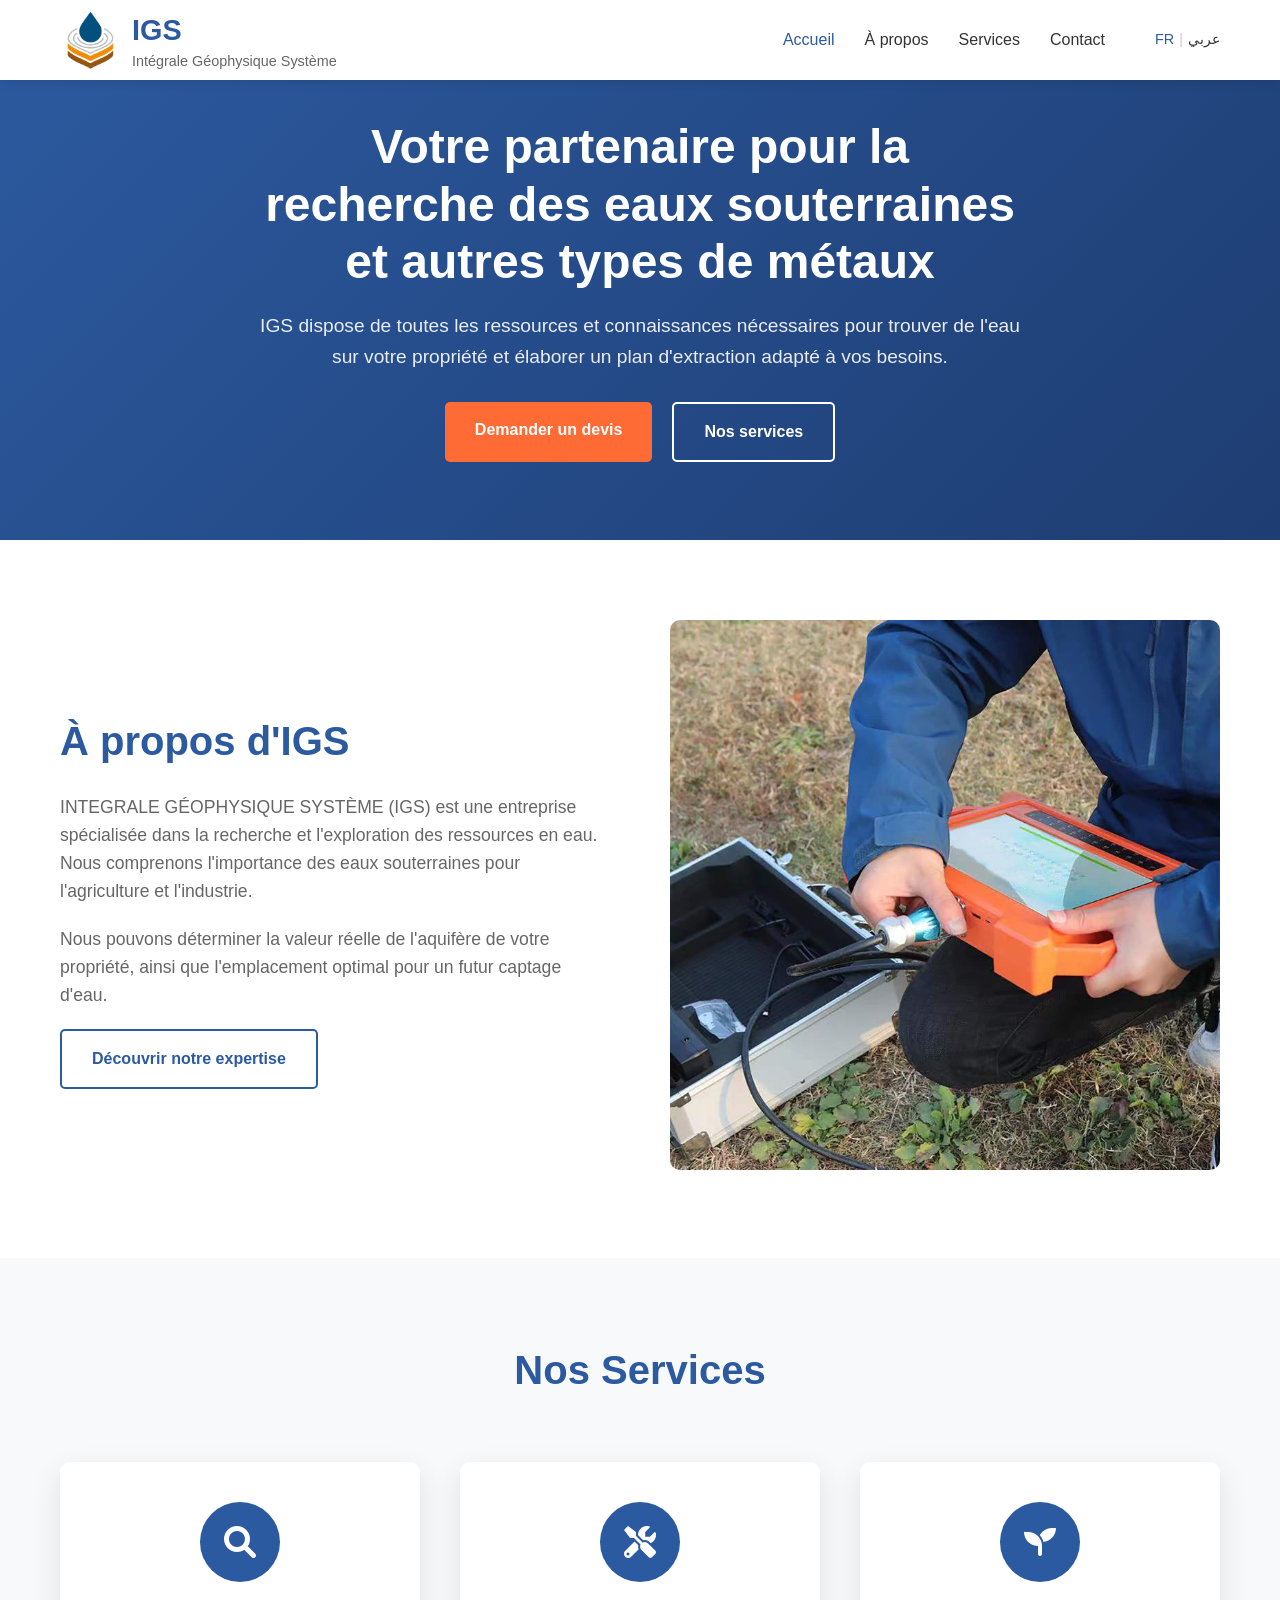
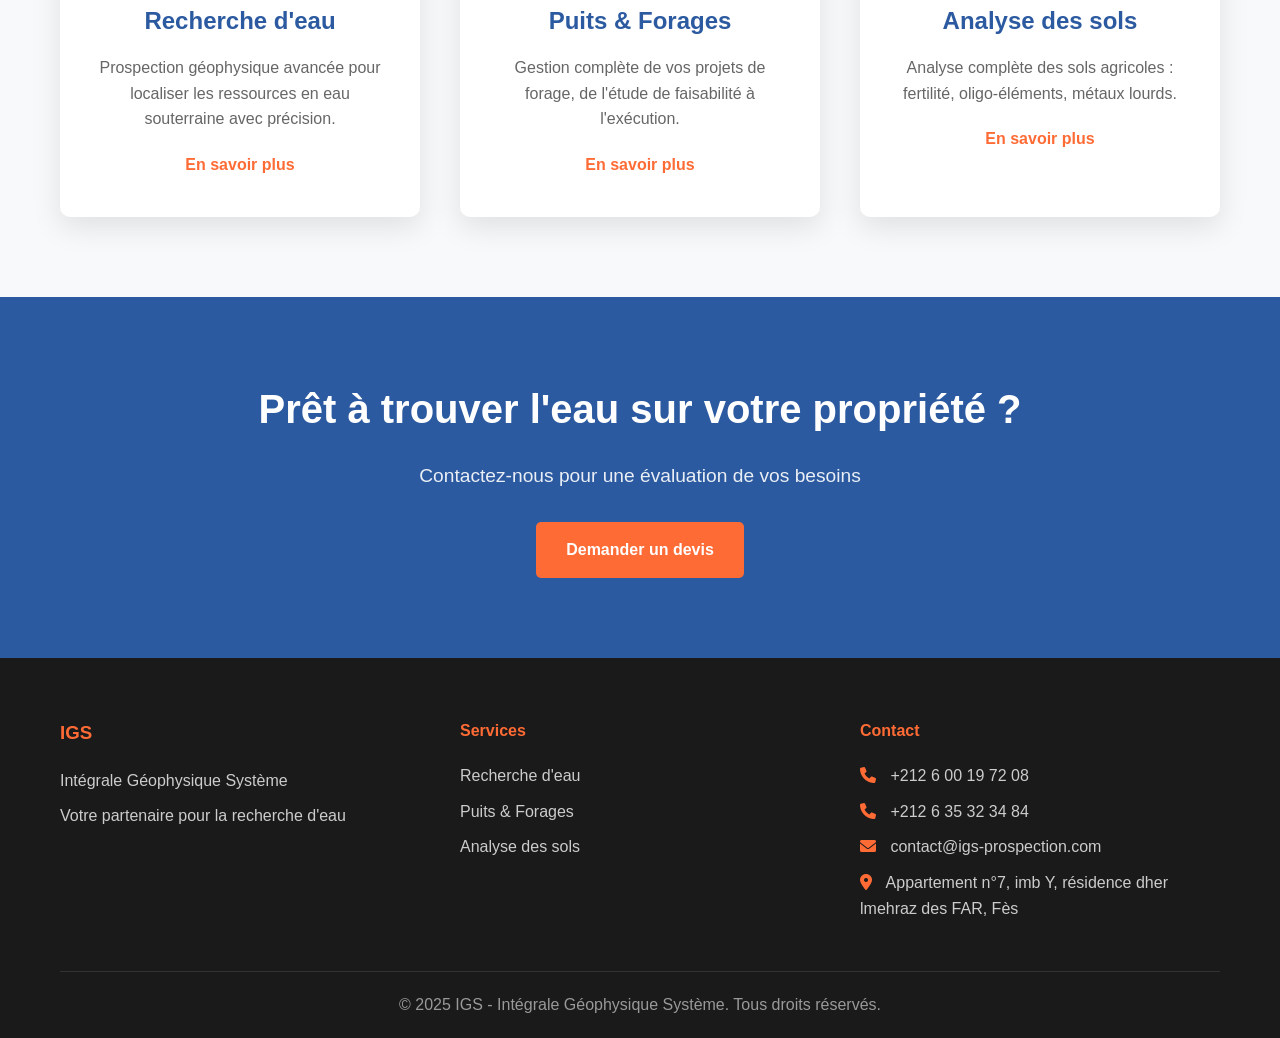
==== commit 163b29ac: "remove phone number" ====
--- a/index.html
+++ b/index.html
@@ -154,7 +154,7 @@
                 </div>
                 <div class="footer-section">
                     <h4>Contact</h4>
-                    <p><i class="fas fa-phone"></i> +212 6 19 78 07 06</p>
+                    <!-- <p><i class="fas fa-phone"></i> +212 6 00 19 72 08</p> -->
                     <p><i class="fas fa-phone"></i> +212 6 00 19 72 08</p>
                     <p><i class="fas fa-phone"></i> +212 6 35 32 34 84</p>
                     <p><i class="fas fa-envelope"></i> contact@igs-prospection.com</p>
